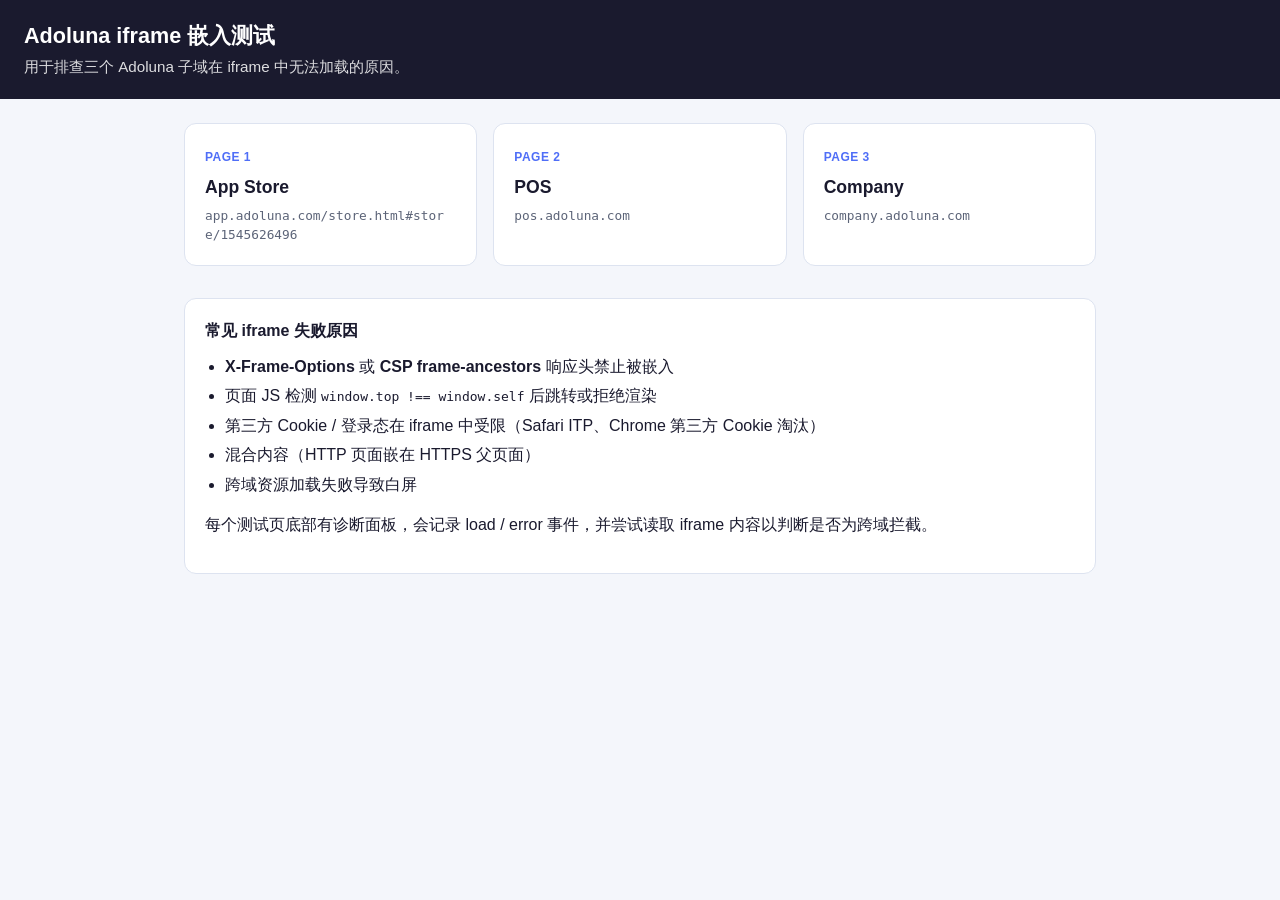
==== index.html @ 213f8fb2 "Add Adoluna iframe test site for Cloudflare Pages deployment. Static pages embed app, POS, and compa" ====
<!DOCTYPE html>
<html lang="zh-CN">
<head>
  <meta charset="UTF-8" />
  <meta name="viewport" content="width=device-width, initial-scale=1.0" />
  <title>Adoluna iframe 测试</title>
  <link rel="stylesheet" href="styles.css" />
</head>
<body>
  <header class="site-header">
    <h1>Adoluna iframe 嵌入测试</h1>
    <p>用于排查三个 Adoluna 子域在 iframe 中无法加载的原因。</p>
  </header>

  <main class="home">
    <nav class="page-grid">
      <a class="page-card" href="app-store.html">
        <span class="page-card__label">Page 1</span>
        <strong>App Store</strong>
        <code>app.adoluna.com/store.html#store/1545626496</code>
      </a>
      <a class="page-card" href="pos.html">
        <span class="page-card__label">Page 2</span>
        <strong>POS</strong>
        <code>pos.adoluna.com</code>
      </a>
      <a class="page-card" href="company.html">
        <span class="page-card__label">Page 3</span>
        <strong>Company</strong>
        <code>company.adoluna.com</code>
      </a>
    </nav>

    <section class="tips">
      <h2>常见 iframe 失败原因</h2>
      <ul>
        <li><strong>X-Frame-Options</strong> 或 <strong>CSP frame-ancestors</strong> 响应头禁止被嵌入</li>
        <li>页面 JS 检测 <code>window.top !== window.self</code> 后跳转或拒绝渲染</li>
        <li>第三方 Cookie / 登录态在 iframe 中受限（Safari ITP、Chrome 第三方 Cookie 淘汰）</li>
        <li>混合内容（HTTP 页面嵌在 HTTPS 父页面）</li>
        <li>跨域资源加载失败导致白屏</li>
      </ul>
      <p>每个测试页底部有诊断面板，会记录 load / error 事件，并尝试读取 iframe 内容以判断是否为跨域拦截。</p>
    </section>
  </main>
</body>
</html>
---- styles.css ----
*,
*::before,
*::after {
  box-sizing: border-box;
}

body {
  margin: 0;
  font-family: -apple-system, BlinkMacSystemFont, "Segoe UI", Roboto, sans-serif;
  color: #1a1a2e;
  background: #f4f6fb;
  line-height: 1.5;
}

.site-header {
  padding: 1.25rem 1.5rem;
  background: #1a1a2e;
  color: #fff;
}

.site-header h1 {
  margin: 0 0 0.25rem;
  font-size: 1.35rem;
}

.site-header p {
  margin: 0;
  opacity: 0.85;
  font-size: 0.95rem;
}

.home {
  max-width: 960px;
  margin: 0 auto;
  padding: 1.5rem;
}

.page-grid {
  display: grid;
  gap: 1rem;
  grid-template-columns: repeat(auto-fit, minmax(240px, 1fr));
}

.page-card {
  display: block;
  padding: 1.25rem;
  border-radius: 12px;
  background: #fff;
  border: 1px solid #dde3f0;
  text-decoration: none;
  color: inherit;
  transition: border-color 0.15s, box-shadow 0.15s;
}

.page-card:hover {
  border-color: #4f6ef7;
  box-shadow: 0 8px 24px rgba(79, 110, 247, 0.12);
}

.page-card__label {
  display: inline-block;
  margin-bottom: 0.5rem;
  font-size: 0.75rem;
  font-weight: 600;
  letter-spacing: 0.04em;
  text-transform: uppercase;
  color: #4f6ef7;
}

.page-card strong {
  display: block;
  margin-bottom: 0.35rem;
  font-size: 1.1rem;
}

.page-card code {
  display: block;
  font-size: 0.8rem;
  color: #5c6478;
  word-break: break-all;
}

.tips {
  margin-top: 2rem;
  padding: 1.25rem;
  border-radius: 12px;
  background: #fff;
  border: 1px solid #dde3f0;
}

.tips h2 {
  margin: 0 0 0.75rem;
  font-size: 1rem;
}

.tips ul {
  margin: 0;
  padding-left: 1.25rem;
}

.tips li + li {
  margin-top: 0.35rem;
}

.test-layout {
  display: flex;
  flex-direction: column;
  min-height: 100vh;
}

.test-toolbar {
  display: flex;
  flex-wrap: wrap;
  align-items: center;
  gap: 0.75rem 1rem;
  padding: 0.75rem 1rem;
  background: #fff;
  border-bottom: 1px solid #dde3f0;
}

.test-toolbar a {
  color: #4f6ef7;
  text-decoration: none;
  font-weight: 500;
}

.test-toolbar code {
  font-size: 0.82rem;
  color: #5c6478;
  word-break: break-all;
}

.test-toolbar button {
  margin-left: auto;
  padding: 0.45rem 0.85rem;
  border: 1px solid #dde3f0;
  border-radius: 8px;
  background: #fff;
  cursor: pointer;
  font-size: 0.85rem;
}

.test-toolbar button:hover {
  border-color: #4f6ef7;
}

.iframe-wrap {
  flex: 1;
  min-height: 0;
  background: #e8ecf5;
}

.iframe-wrap iframe {
  display: block;
  width: 100%;
  height: 100%;
  min-height: 55vh;
  border: 0;
  background: #fff;
}

.diagnostics {
  padding: 1rem;
  background: #111827;
  color: #e5e7eb;
  font-family: ui-monospace, SFMono-Regular, Menlo, monospace;
  font-size: 0.8rem;
}

.diagnostics h2 {
  margin: 0 0 0.75rem;
  font-size: 0.9rem;
  font-family: inherit;
  color: #93c5fd;
}

.diag-status {
  display: inline-block;
  padding: 0.15rem 0.5rem;
  border-radius: 999px;
  font-size: 0.75rem;
  font-weight: 600;
}

.diag-status--pending {
  background: #374151;
  color: #d1d5db;
}

.diag-status--ok {
  background: #065f46;
  color: #a7f3d0;
}

.diag-status--warn {
  background: #92400e;
  color: #fde68a;
}

.diag-status--error {
  background: #991b1b;
  color: #fecaca;
}

.diag-log {
  margin: 0.75rem 0 0;
  padding: 0.75rem;
  max-height: 180px;
  overflow: auto;
  border-radius: 8px;
  background: #0b1220;
  list-style: none;
}

.diag-log li {
  padding: 0.2rem 0;
  border-bottom: 1px solid #1f2937;
}

.diag-log li:last-child {
  border-bottom: 0;
}

.diag-log .time {
  color: #6b7280;
  margin-right: 0.5rem;
}
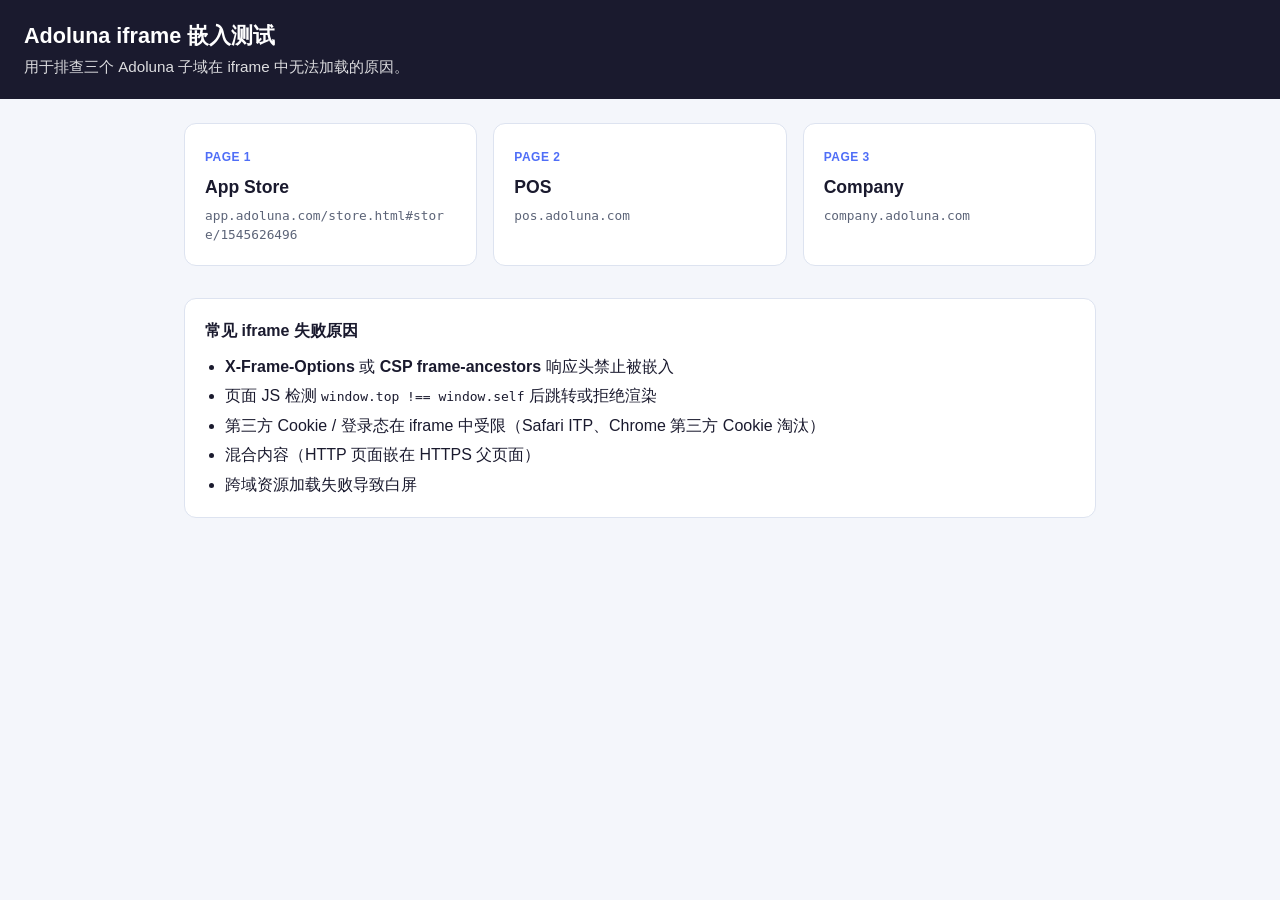
==== commit f8845c4e: "Remove diagnostic panel to simplify iframe test pages. Drop diagnostics.js and related UI so each pa" ====
--- a/index.html
+++ b/index.html
@@ -40,7 +40,6 @@
         <li>混合内容（HTTP 页面嵌在 HTTPS 父页面）</li>
         <li>跨域资源加载失败导致白屏</li>
       </ul>
-      <p>每个测试页底部有诊断面板，会记录 load / error 事件，并尝试读取 iframe 内容以判断是否为跨域拦截。</p>
     </section>
   </main>
 </body>
--- a/styles.css
+++ b/styles.css
@@ -154,74 +154,7 @@
   display: block;
   width: 100%;
   height: 100%;
-  min-height: 55vh;
+  min-height: calc(100vh - 3.5rem);
   border: 0;
   background: #fff;
 }
-
-.diagnostics {
-  padding: 1rem;
-  background: #111827;
-  color: #e5e7eb;
-  font-family: ui-monospace, SFMono-Regular, Menlo, monospace;
-  font-size: 0.8rem;
-}
-
-.diagnostics h2 {
-  margin: 0 0 0.75rem;
-  font-size: 0.9rem;
-  font-family: inherit;
-  color: #93c5fd;
-}
-
-.diag-status {
-  display: inline-block;
-  padding: 0.15rem 0.5rem;
-  border-radius: 999px;
-  font-size: 0.75rem;
-  font-weight: 600;
-}
-
-.diag-status--pending {
-  background: #374151;
-  color: #d1d5db;
-}
-
-.diag-status--ok {
-  background: #065f46;
-  color: #a7f3d0;
-}
-
-.diag-status--warn {
-  background: #92400e;
-  color: #fde68a;
-}
-
-.diag-status--error {
-  background: #991b1b;
-  color: #fecaca;
-}
-
-.diag-log {
-  margin: 0.75rem 0 0;
-  padding: 0.75rem;
-  max-height: 180px;
-  overflow: auto;
-  border-radius: 8px;
-  background: #0b1220;
-  list-style: none;
-}
-
-.diag-log li {
-  padding: 0.2rem 0;
-  border-bottom: 1px solid #1f2937;
-}
-
-.diag-log li:last-child {
-  border-bottom: 0;
-}
-
-.diag-log .time {
-  color: #6b7280;
-  margin-right: 0.5rem;
-}
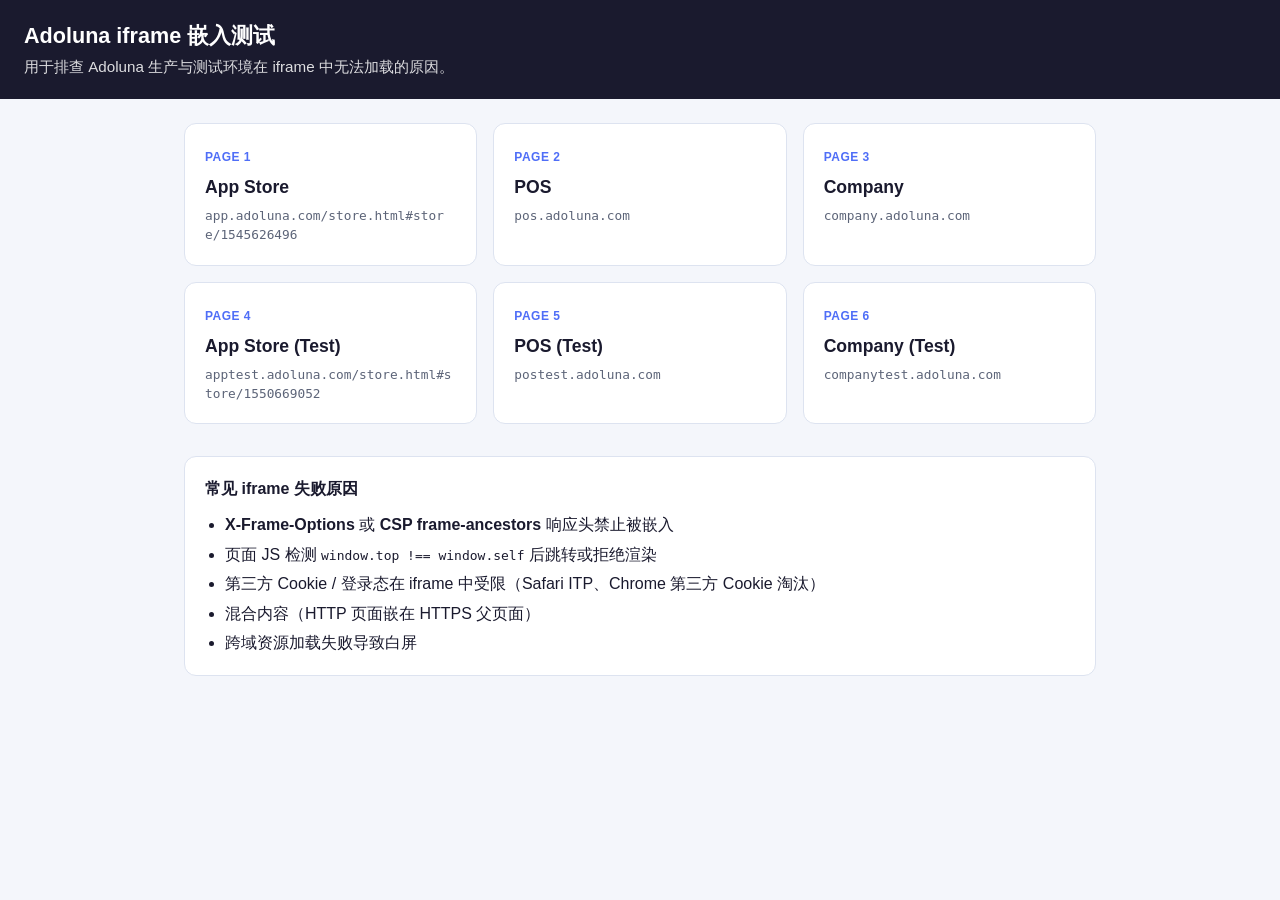
==== commit d6bed6c8: "Add test environment iframe pages for apptest, postest, and companytest. Extend the home navigation " ====
--- a/index.html
+++ b/index.html
@@ -9,7 +9,7 @@
 <body>
   <header class="site-header">
     <h1>Adoluna iframe 嵌入测试</h1>
-    <p>用于排查三个 Adoluna 子域在 iframe 中无法加载的原因。</p>
+    <p>用于排查 Adoluna 生产与测试环境在 iframe 中无法加载的原因。</p>
   </header>
 
   <main class="home">
@@ -29,6 +29,21 @@
         <strong>Company</strong>
         <code>company.adoluna.com</code>
       </a>
+      <a class="page-card" href="app-store-test.html">
+        <span class="page-card__label">Page 4</span>
+        <strong>App Store (Test)</strong>
+        <code>apptest.adoluna.com/store.html#store/1550669052</code>
+      </a>
+      <a class="page-card" href="pos-test.html">
+        <span class="page-card__label">Page 5</span>
+        <strong>POS (Test)</strong>
+        <code>postest.adoluna.com</code>
+      </a>
+      <a class="page-card" href="company-test.html">
+        <span class="page-card__label">Page 6</span>
+        <strong>Company (Test)</strong>
+        <code>companytest.adoluna.com</code>
+      </a>
     </nav>
 
     <section class="tips">
